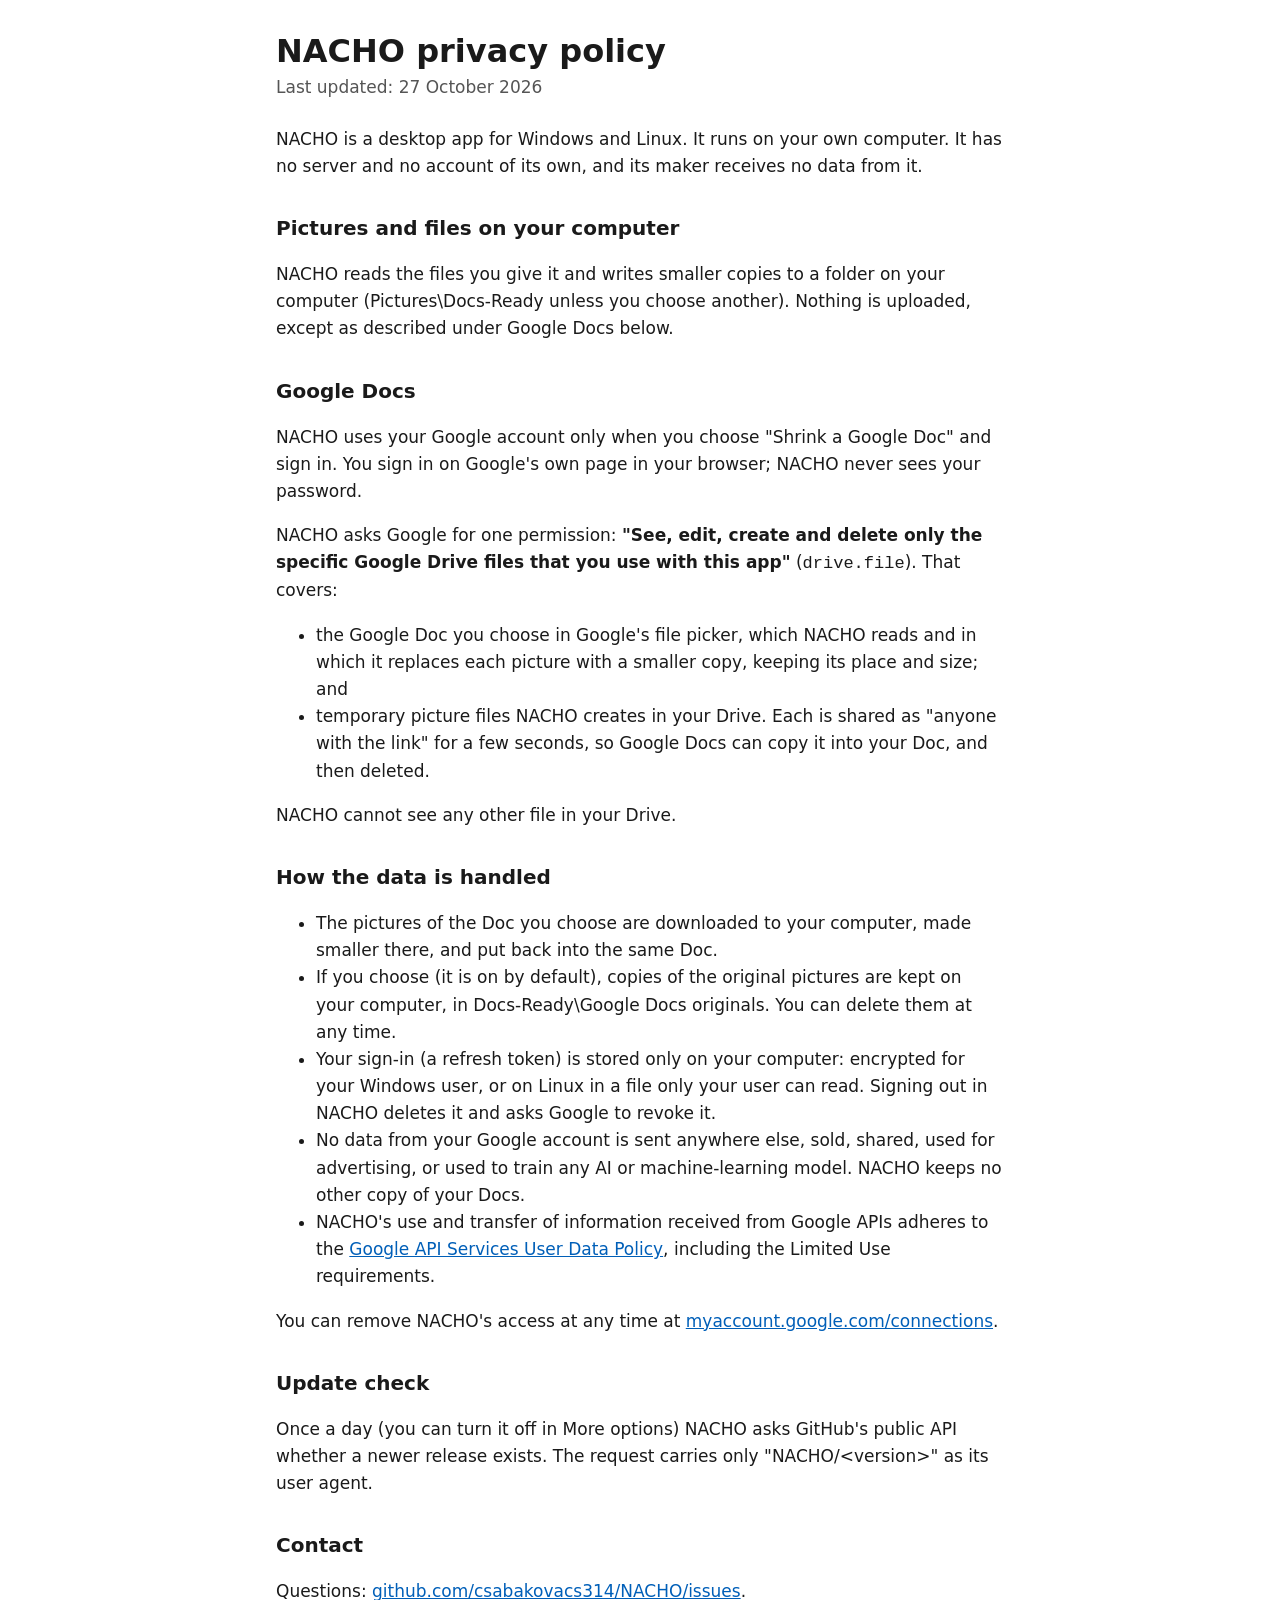
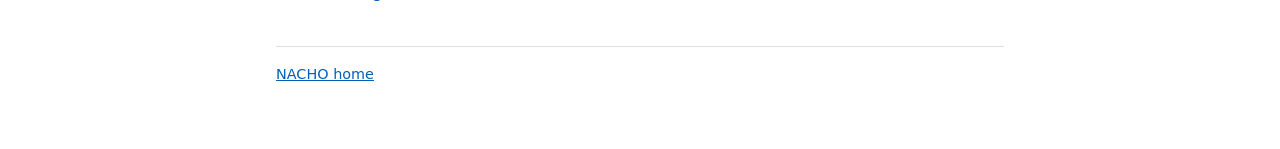
==== privacy.html @ ec25c1d6 "NACHO homepage and privacy policy" ====
<!doctype html>
<html lang="en">
<head>
<meta charset="utf-8">
<meta name="viewport" content="width=device-width, initial-scale=1">
<title>NACHO privacy policy</title>
<link rel="stylesheet" href="style.css">
</head>
<body>
<main>
<h1>NACHO privacy policy</h1>
<p class="tagline">Last updated: 27 October 2026</p>

<p>NACHO is a desktop app for Windows and Linux. It runs on your own computer. It has no server and no account of its own, and its maker receives no data from it.</p>

<h2>Pictures and files on your computer</h2>
<p>NACHO reads the files you give it and writes smaller copies to a folder on your computer (Pictures\Docs-Ready unless you choose another). Nothing is uploaded, except as described under Google Docs below.</p>

<h2>Google Docs</h2>
<p>NACHO uses your Google account only when you choose "Shrink a Google Doc" and sign in. You sign in on Google's own page in your browser; NACHO never sees your password.</p>
<p>NACHO asks Google for one permission: <strong>"See, edit, create and delete only the specific Google Drive files that you use with this app"</strong> (<code>drive.file</code>). That covers:</p>
<ul>
<li>the Google Doc you choose in Google's file picker, which NACHO reads and in which it replaces each picture with a smaller copy, keeping its place and size; and</li>
<li>temporary picture files NACHO creates in your Drive. Each is shared as "anyone with the link" for a few seconds, so Google Docs can copy it into your Doc, and then deleted.</li>
</ul>
<p>NACHO cannot see any other file in your Drive.</p>

<h2>How the data is handled</h2>
<ul>
<li>The pictures of the Doc you choose are downloaded to your computer, made smaller there, and put back into the same Doc.</li>
<li>If you choose (it is on by default), copies of the original pictures are kept on your computer, in Docs-Ready\Google Docs originals. You can delete them at any time.</li>
<li>Your sign-in (a refresh token) is stored only on your computer: encrypted for your Windows user, or on Linux in a file only your user can read. Signing out in NACHO deletes it and asks Google to revoke it.</li>
<li>No data from your Google account is sent anywhere else, sold, shared, used for advertising, or used to train any AI or machine-learning model. NACHO keeps no other copy of your Docs.</li>
<li>NACHO's use and transfer of information received from Google APIs adheres to the <a href="https://developers.google.com/terms/api-services-user-data-policy">Google API Services User Data Policy</a>, including the Limited Use requirements.</li>
</ul>
<p>You can remove NACHO's access at any time at <a href="https://myaccount.google.com/connections">myaccount.google.com/connections</a>.</p>

<h2>Update check</h2>
<p>Once a day (you can turn it off in More options) NACHO asks GitHub's public API whether a newer release exists. The request carries only "NACHO/&lt;version&gt;" as its user agent.</p>

<h2>Contact</h2>
<p>Questions: <a href="https://github.com/csabakovacs314/NACHO/issues">github.com/csabakovacs314/NACHO/issues</a>.</p>

<footer><a href="index.html">NACHO home</a></footer>
</main>
</body>
</html>
---- style.css ----
:root { --bg: #ffffff; --text: #1a1a1a; --muted: #555; --accent: #005fb8; --card: #f3f3f3; --line: #e0e0e0; }
@media (prefers-color-scheme: dark) { :root { --bg: #1f1f1f; --text: #f2f2f2; --muted: #c5c5c5; --accent: #60cdff; --card: #2b2b2b; --line: #3d3d3d; } }
* { box-sizing: border-box; }
body { margin: 0; background: var(--bg); color: var(--text); font: 17px/1.6 "Segoe UI", system-ui, -apple-system, sans-serif; }
main { max-width: 760px; margin: 0 auto; padding: 32px 16px 64px; }
h1 { font-size: 2rem; line-height: 1.2; margin: 0 0 4px; }
h2 { font-size: 1.25rem; margin: 32px 0 8px; }
p, li { max-width: 68ch; }
.tagline { color: var(--muted); margin: 0 0 24px; }
a { color: var(--accent); }
a:focus-visible { outline: 3px solid var(--accent); outline-offset: 2px; }
.card { background: var(--card); border: 1px solid var(--line); border-radius: 8px; padding: 16px 20px; margin: 16px 0; }
.button { display: inline-block; background: var(--accent); color: var(--bg); text-decoration: none; font-weight: 600; padding: 10px 18px; border-radius: 6px; min-height: 44px; }
nav { display: flex; flex-wrap: wrap; gap: 16px; margin: 24px 0; }
footer { color: var(--muted); font-size: 0.9rem; border-top: 1px solid var(--line); margin-top: 40px; padding-top: 16px; }
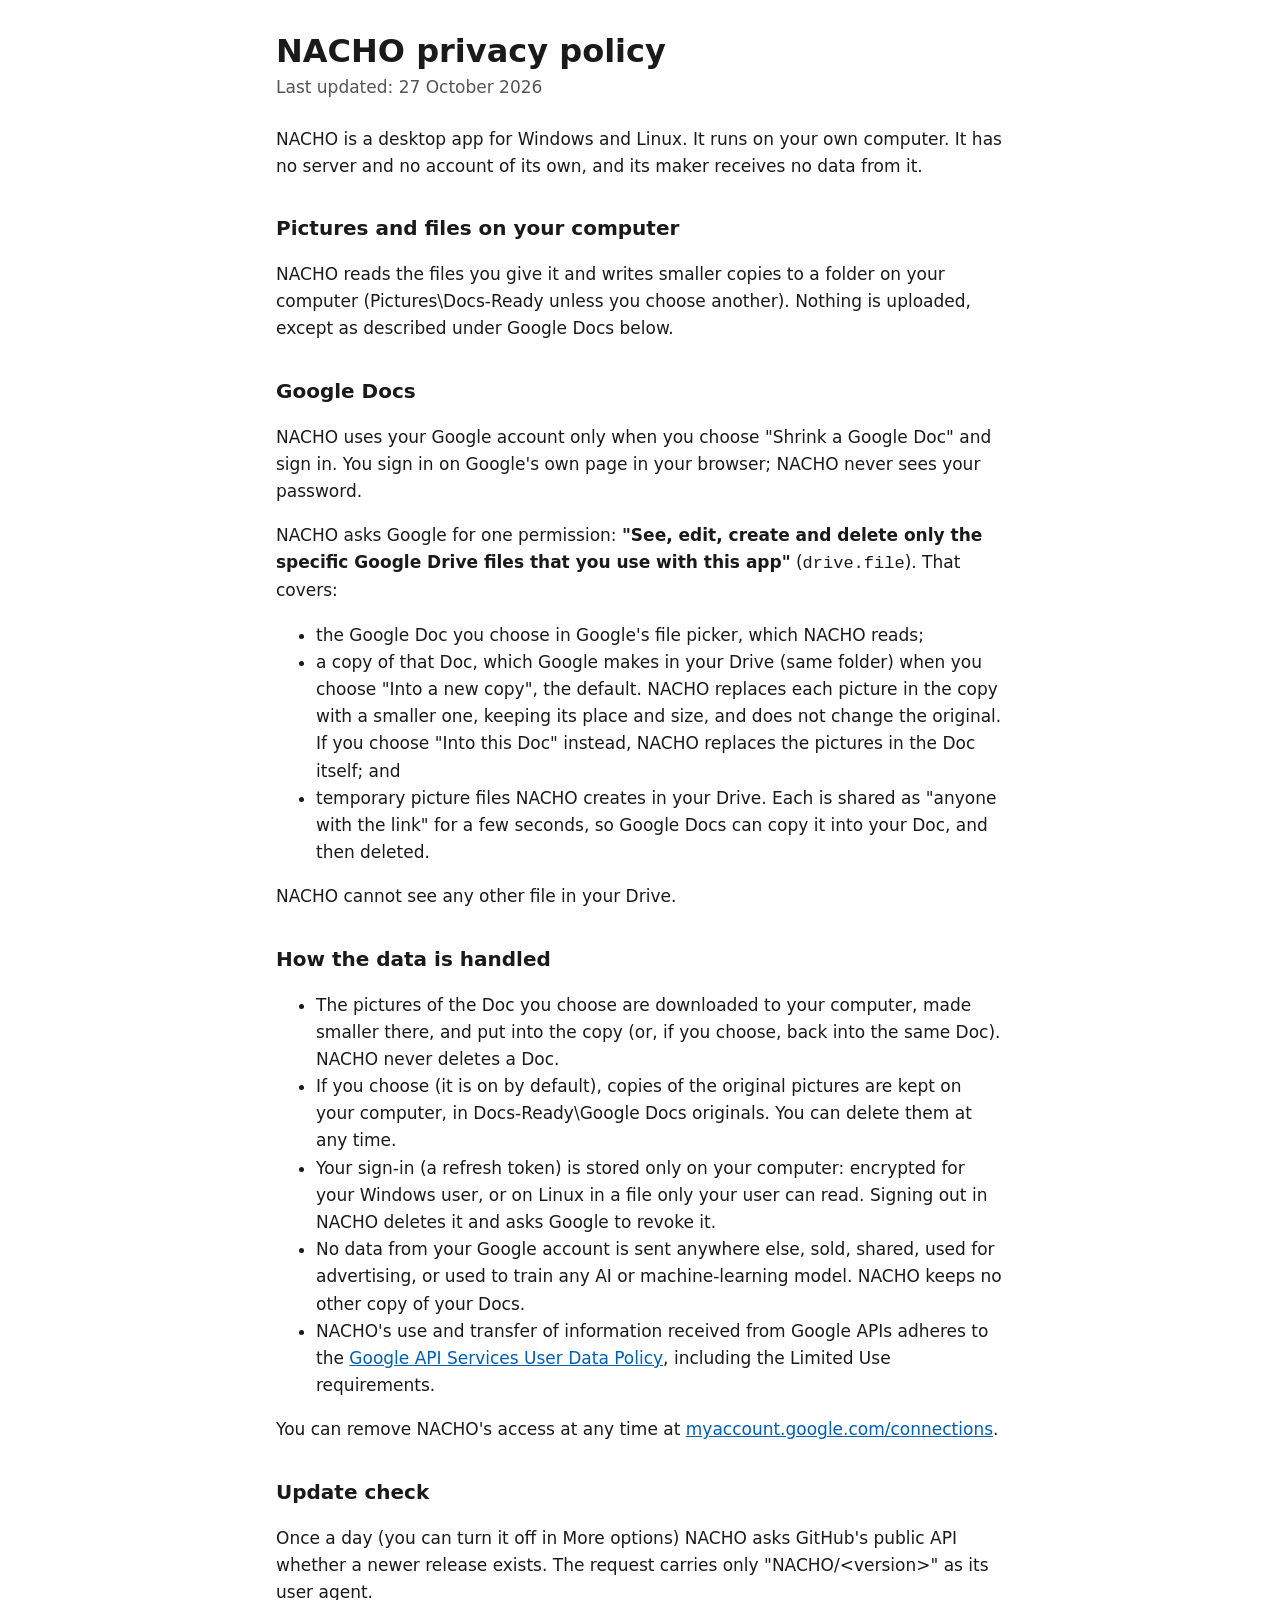
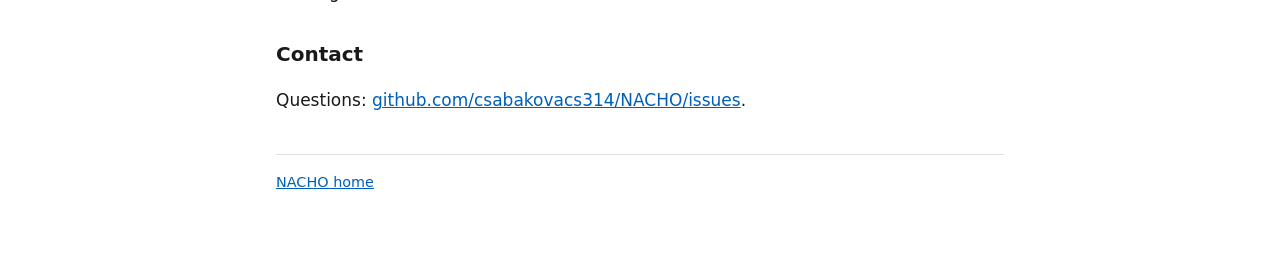
==== commit b6a7a539: "﻿NACHO homepage: Google Doc first, screenshots of 0.11.0 The highlight card explains the new copy by" ====
--- a/privacy.html
+++ b/privacy.html
@@ -20,14 +20,15 @@
 <p>NACHO uses your Google account only when you choose "Shrink a Google Doc" and sign in. You sign in on Google's own page in your browser; NACHO never sees your password.</p>
 <p>NACHO asks Google for one permission: <strong>"See, edit, create and delete only the specific Google Drive files that you use with this app"</strong> (<code>drive.file</code>). That covers:</p>
 <ul>
-<li>the Google Doc you choose in Google's file picker, which NACHO reads and in which it replaces each picture with a smaller copy, keeping its place and size; and</li>
+<li>the Google Doc you choose in Google's file picker, which NACHO reads;</li>
+<li>a copy of that Doc, which Google makes in your Drive (same folder) when you choose "Into a new copy", the default. NACHO replaces each picture in the copy with a smaller one, keeping its place and size, and does not change the original. If you choose "Into this Doc" instead, NACHO replaces the pictures in the Doc itself; and</li>
 <li>temporary picture files NACHO creates in your Drive. Each is shared as "anyone with the link" for a few seconds, so Google Docs can copy it into your Doc, and then deleted.</li>
 </ul>
 <p>NACHO cannot see any other file in your Drive.</p>
 
 <h2>How the data is handled</h2>
 <ul>
-<li>The pictures of the Doc you choose are downloaded to your computer, made smaller there, and put back into the same Doc.</li>
+<li>The pictures of the Doc you choose are downloaded to your computer, made smaller there, and put into the copy (or, if you choose, back into the same Doc). NACHO never deletes a Doc.</li>
 <li>If you choose (it is on by default), copies of the original pictures are kept on your computer, in Docs-Ready\Google Docs originals. You can delete them at any time.</li>
 <li>Your sign-in (a refresh token) is stored only on your computer: encrypted for your Windows user, or on Linux in a file only your user can read. Signing out in NACHO deletes it and asks Google to revoke it.</li>
 <li>No data from your Google account is sent anywhere else, sold, shared, used for advertising, or used to train any AI or machine-learning model. NACHO keeps no other copy of your Docs.</li>
--- a/style.css
+++ b/style.css
@@ -13,3 +13,15 @@
 .button { display: inline-block; background: var(--accent); color: var(--bg); text-decoration: none; font-weight: 600; padding: 10px 18px; border-radius: 6px; min-height: 44px; }
 nav { display: flex; flex-wrap: wrap; gap: 16px; margin: 24px 0; }
 footer { color: var(--muted); font-size: 0.9rem; border-top: 1px solid var(--line); margin-top: 40px; padding-top: 16px; }
+.brand { display: flex; align-items: center; gap: 16px; margin: 0 0 4px; }
+.brand h1 { margin: 0; }
+.highlight { border-color: var(--accent); border-width: 2px; }
+.highlight h2 { margin-top: 0; }
+.note { color: var(--muted); font-size: 0.95rem; margin-top: 0; }
+figure { margin: 16px 0 24px; }
+figure img { display: block; width: 100%; height: auto; border: 1px solid var(--line); border-radius: 8px; }
+figcaption { color: var(--muted); font-size: 0.95rem; margin-top: 8px; }
+.pair { display: grid; grid-template-columns: repeat(2, minmax(0, 1fr)); gap: 16px; }
+.pair figure { margin: 0 0 24px; }
+@media (max-width: 600px) { .pair { grid-template-columns: 1fr; } }
+.highlight .button { margin-top: 4px; }
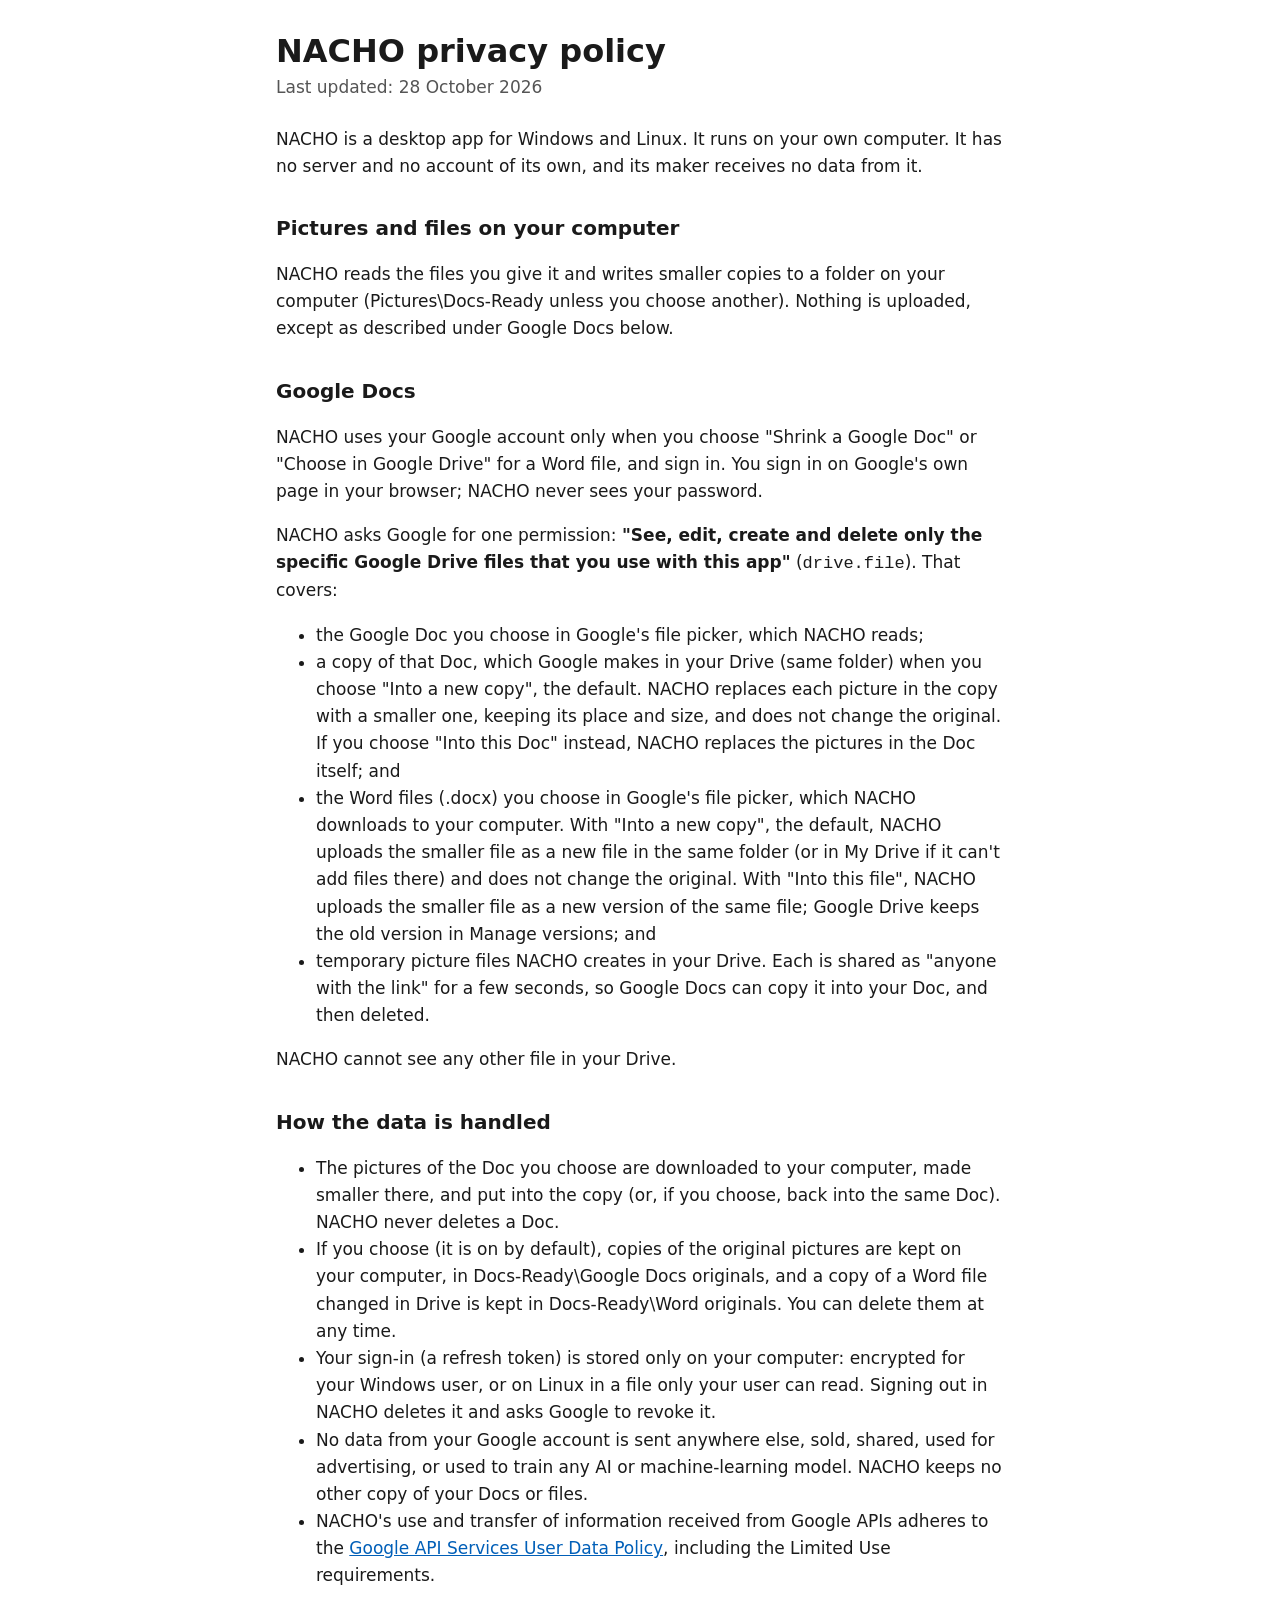
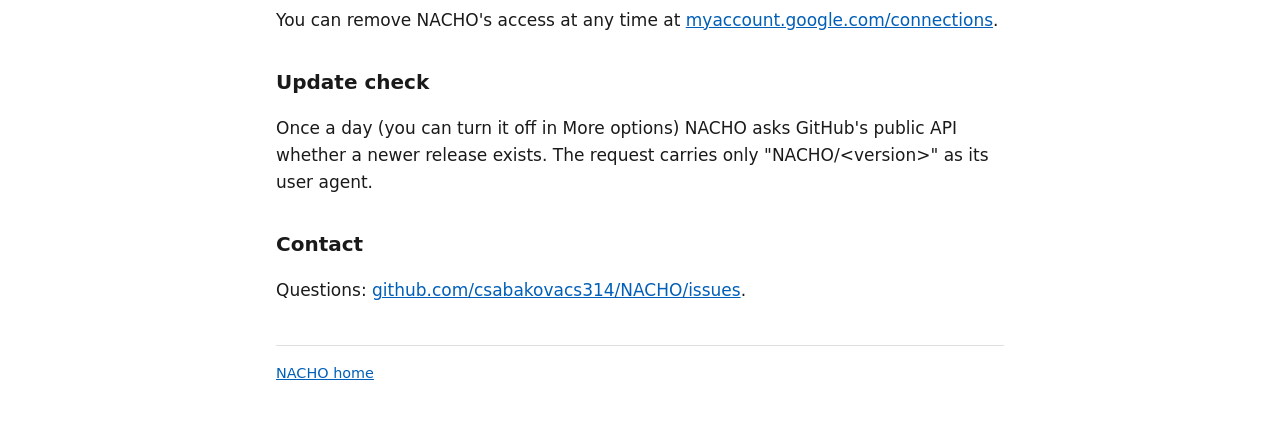
==== commit 4e0d74c6: "NACHO homepage and privacy policy: Word files (0.12.0) The homepage mentions Word files on this PC o" ====
--- a/privacy.html
+++ b/privacy.html
@@ -9,7 +9,7 @@
 <body>
 <main>
 <h1>NACHO privacy policy</h1>
-<p class="tagline">Last updated: 27 October 2026</p>
+<p class="tagline">Last updated: 28 October 2026</p>
 
 <p>NACHO is a desktop app for Windows and Linux. It runs on your own computer. It has no server and no account of its own, and its maker receives no data from it.</p>
 
@@ -17,11 +17,12 @@
 <p>NACHO reads the files you give it and writes smaller copies to a folder on your computer (Pictures\Docs-Ready unless you choose another). Nothing is uploaded, except as described under Google Docs below.</p>
 
 <h2>Google Docs</h2>
-<p>NACHO uses your Google account only when you choose "Shrink a Google Doc" and sign in. You sign in on Google's own page in your browser; NACHO never sees your password.</p>
+<p>NACHO uses your Google account only when you choose "Shrink a Google Doc" or "Choose in Google Drive" for a Word file, and sign in. You sign in on Google's own page in your browser; NACHO never sees your password.</p>
 <p>NACHO asks Google for one permission: <strong>"See, edit, create and delete only the specific Google Drive files that you use with this app"</strong> (<code>drive.file</code>). That covers:</p>
 <ul>
 <li>the Google Doc you choose in Google's file picker, which NACHO reads;</li>
 <li>a copy of that Doc, which Google makes in your Drive (same folder) when you choose "Into a new copy", the default. NACHO replaces each picture in the copy with a smaller one, keeping its place and size, and does not change the original. If you choose "Into this Doc" instead, NACHO replaces the pictures in the Doc itself; and</li>
+<li>the Word files (.docx) you choose in Google's file picker, which NACHO downloads to your computer. With "Into a new copy", the default, NACHO uploads the smaller file as a new file in the same folder (or in My Drive if it can't add files there) and does not change the original. With "Into this file", NACHO uploads the smaller file as a new version of the same file; Google Drive keeps the old version in Manage versions; and</li>
 <li>temporary picture files NACHO creates in your Drive. Each is shared as "anyone with the link" for a few seconds, so Google Docs can copy it into your Doc, and then deleted.</li>
 </ul>
 <p>NACHO cannot see any other file in your Drive.</p>
@@ -29,9 +30,9 @@
 <h2>How the data is handled</h2>
 <ul>
 <li>The pictures of the Doc you choose are downloaded to your computer, made smaller there, and put into the copy (or, if you choose, back into the same Doc). NACHO never deletes a Doc.</li>
-<li>If you choose (it is on by default), copies of the original pictures are kept on your computer, in Docs-Ready\Google Docs originals. You can delete them at any time.</li>
+<li>If you choose (it is on by default), copies of the original pictures are kept on your computer, in Docs-Ready\Google Docs originals, and a copy of a Word file changed in Drive is kept in Docs-Ready\Word originals. You can delete them at any time.</li>
 <li>Your sign-in (a refresh token) is stored only on your computer: encrypted for your Windows user, or on Linux in a file only your user can read. Signing out in NACHO deletes it and asks Google to revoke it.</li>
-<li>No data from your Google account is sent anywhere else, sold, shared, used for advertising, or used to train any AI or machine-learning model. NACHO keeps no other copy of your Docs.</li>
+<li>No data from your Google account is sent anywhere else, sold, shared, used for advertising, or used to train any AI or machine-learning model. NACHO keeps no other copy of your Docs or files.</li>
 <li>NACHO's use and transfer of information received from Google APIs adheres to the <a href="https://developers.google.com/terms/api-services-user-data-policy">Google API Services User Data Policy</a>, including the Limited Use requirements.</li>
 </ul>
 <p>You can remove NACHO's access at any time at <a href="https://myaccount.google.com/connections">myaccount.google.com/connections</a>.</p>
